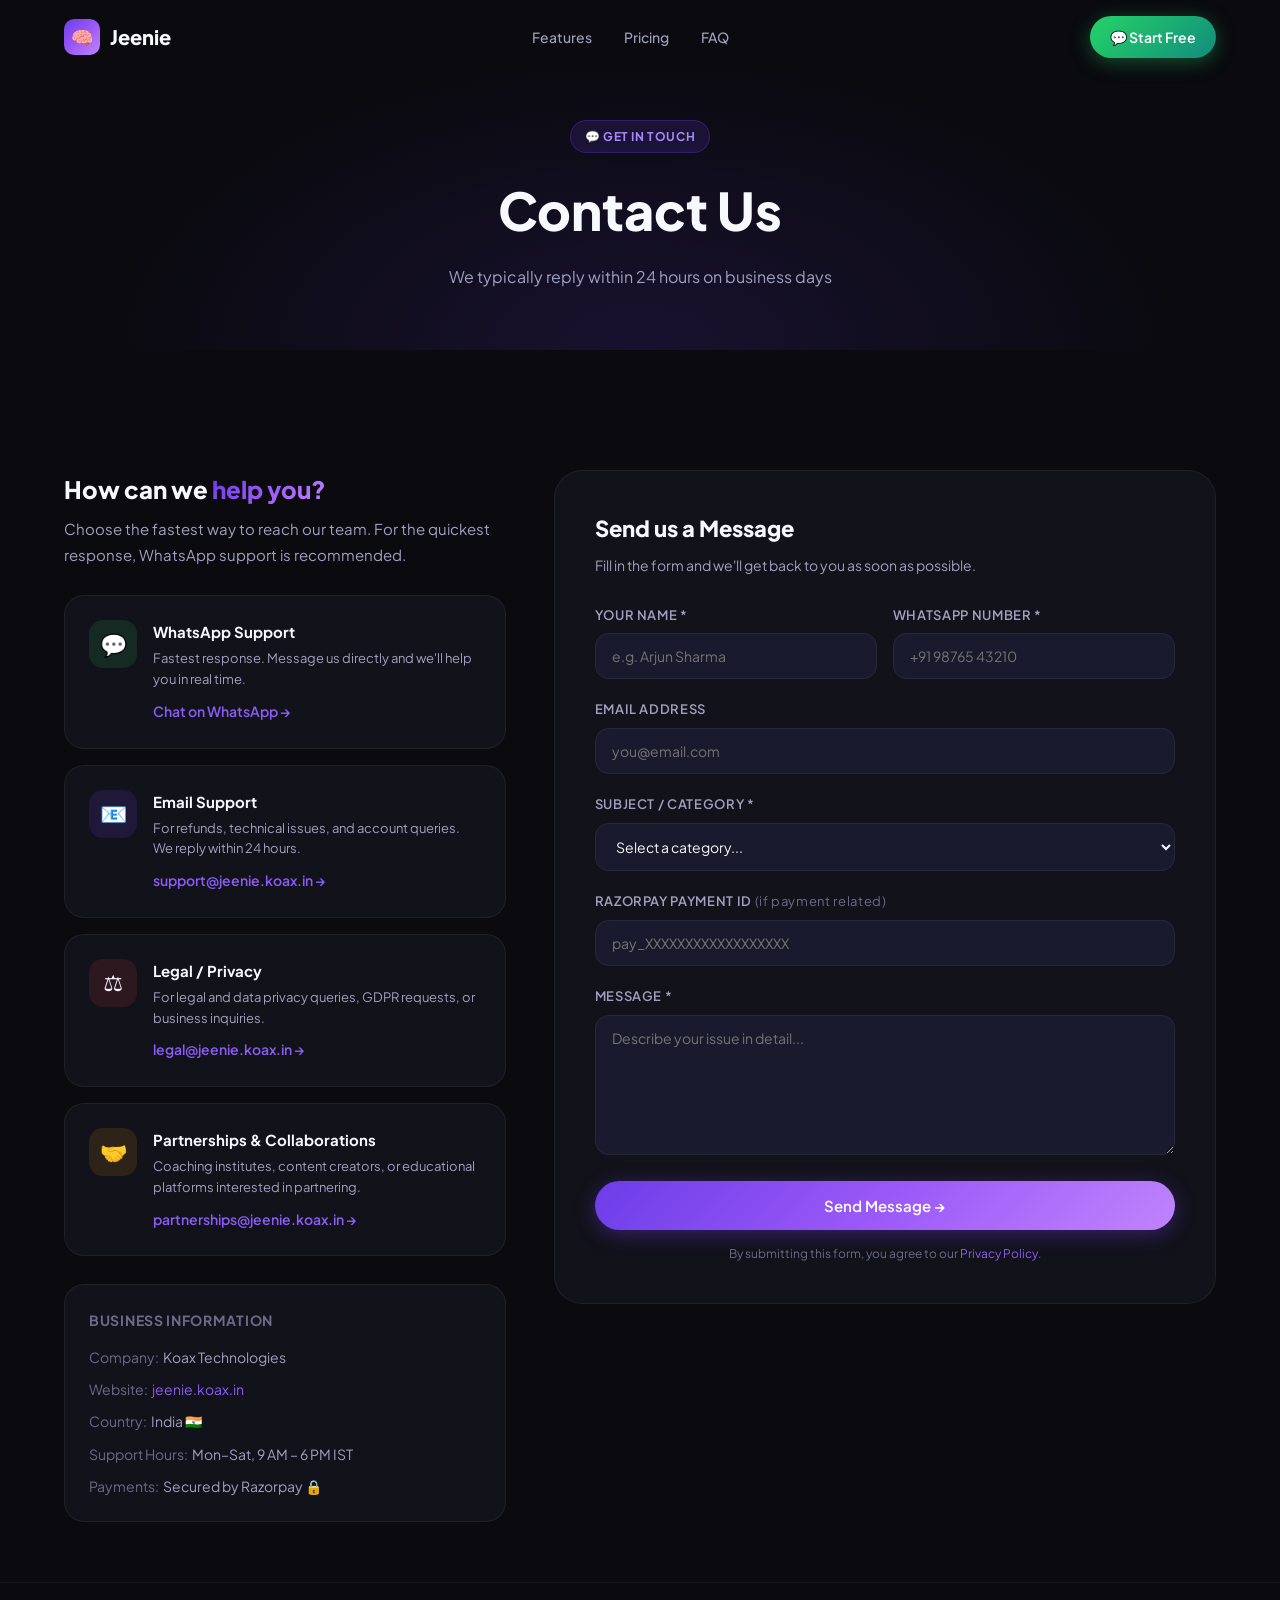
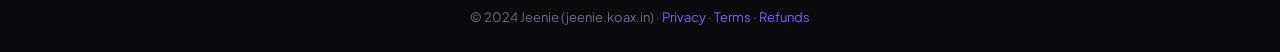
==== contact.html @ 9f9d2939 "pilot" ====
<!DOCTYPE html>
<html lang="en">

<head>
    <meta charset="UTF-8" />
    <meta name="viewport" content="width=device-width, initial-scale=1.0" />
    <title>Contact Us – Jeenie</title>
    <meta name="description"
        content="Contact the Jeenie support team. We're here to help with any questions about our WhatsApp JEE prep bot." />
    <meta name="robots" content="index, follow" />
    <link rel="canonical" href="https://jeenie.koax.in/contact.html" />
    <link rel="icon" type="image/svg+xml"
        href="data:image/svg+xml,<svg xmlns='http://www.w3.org/2000/svg' viewBox='0 0 100 100'><rect width='100' height='100' rx='20' fill='%236C3DE8'/><text y='.9em' font-size='80' x='10'>🧠</text></svg>" />
    <link rel="stylesheet" href="css/style.css" />
    <style>
        .contact-grid {
            display: grid;
            grid-template-columns: 1fr 1.5fr;
            gap: 48px;
            align-items: start;
            margin-top: 60px;
        }

        .contact-channels {
            display: flex;
            flex-direction: column;
            gap: 16px;
        }

        .contact-channel {
            background: var(--bg-card);
            border: 1px solid var(--border);
            border-radius: var(--radius-lg);
            padding: 24px;
            display: flex;
            align-items: flex-start;
            gap: 16px;
            transition: var(--transition);
        }

        .contact-channel:hover {
            border-color: var(--border-hover);
            transform: translateY(-2px);
        }

        .contact-channel-icon {
            width: 48px;
            height: 48px;
            border-radius: var(--radius-md);
            display: flex;
            align-items: center;
            justify-content: center;
            font-size: 22px;
            flex-shrink: 0;
        }

        .contact-channel h3 {
            font-size: 15px;
            font-weight: 700;
            margin-bottom: 4px;
        }

        .contact-channel p {
            font-size: 13px;
            color: var(--text-secondary);
            margin-bottom: 8px;
        }

        .contact-channel a {
            font-size: 14px;
            font-weight: 600;
            color: var(--primary-light);
        }

        .contact-channel a:hover {
            text-decoration: underline;
        }

        .contact-form-card {
            background: var(--bg-card);
            border: 1px solid var(--border);
            border-radius: var(--radius-xl);
            padding: 40px;
        }

        .contact-form-card h2 {
            font-size: 22px;
            font-weight: 800;
            margin-bottom: 8px;
        }

        .contact-form-card>p {
            font-size: 14px;
            color: var(--text-secondary);
            margin-bottom: 28px;
        }

        .form-group {
            margin-bottom: 20px;
        }

        .form-group label {
            display: block;
            font-size: 13px;
            font-weight: 600;
            color: var(--text-secondary);
            margin-bottom: 8px;
            text-transform: uppercase;
            letter-spacing: 0.05em;
        }

        .form-group input,
        .form-group select,
        .form-group textarea {
            width: 100%;
            background: var(--bg-surface);
            border: 1.5px solid var(--border);
            border-radius: var(--radius-md);
            padding: 13px 16px;
            font-size: 14px;
            font-family: var(--font-sans);
            color: var(--text-primary);
            outline: none;
            transition: var(--transition);
        }

        .form-group input:focus,
        .form-group select:focus,
        .form-group textarea:focus {
            border-color: var(--primary);
            box-shadow: 0 0 0 3px rgba(108, 61, 232, 0.1);
        }

        .form-group textarea {
            height: 140px;
            resize: vertical;
        }

        .form-group select option {
            background: var(--bg-card);
        }

        .form-row {
            display: grid;
            grid-template-columns: 1fr 1fr;
            gap: 16px;
        }

        .form-submit {
            background: var(--gradient-primary);
            color: white;
            padding: 15px 32px;
            border-radius: var(--radius-pill);
            font-size: 15px;
            font-weight: 600;
            width: 100%;
            cursor: pointer;
            transition: var(--transition);
            border: none;
            box-shadow: 0 4px 20px rgba(108, 61, 232, 0.4);
        }

        .form-submit:hover {
            transform: translateY(-2px);
            box-shadow: 0 8px 30px rgba(108, 61, 232, 0.6);
        }

        .form-success {
            display: none;
            text-align: center;
            padding: 40px 20px;
        }

        .form-success-icon {
            font-size: 64px;
            display: block;
            margin-bottom: 16px;
        }

        .form-success h3 {
            font-size: 22px;
            font-weight: 800;
            margin-bottom: 8px;
        }

        .form-success p {
            font-size: 15px;
            color: var(--text-secondary);
        }

        @media (max-width: 768px) {
            .contact-grid {
                grid-template-columns: 1fr;
            }

            .form-row {
                grid-template-columns: 1fr;
            }
        }
    </style>
</head>

<body>
    <!-- Navigation -->
    <nav class="nav scrolled" id="nav" role="navigation" aria-label="Main navigation">
        <div class="container">
            <div class="nav-inner">
                <a href="/" class="nav-logo" aria-label="Jeenie Home">
                    <div class="logo-icon" aria-hidden="true">🧠</div>
                    <span>Jeenie</span>
                </a>
                <div class="nav-links">
                    <a href="/#features">Features</a>
                    <a href="/#pricing">Pricing</a>
                    <a href="/#faq">FAQ</a>
                </div>
                <div class="nav-cta">
                    <a href="https://wa.me/91XXXXXXXXXX?text=Hi+Jeenie!" target="_blank" rel="noopener noreferrer"
                        class="btn btn-whatsapp" style="padding:10px 20px;font-size:14px;">
                        💬 Start Free
                    </a>
                </div>
            </div>
        </div>
    </nav>
    <!-- Page Header -->
    <div class="page-hero" aria-label="Page header">
        <div class="container" style="position:relative;z-index:2;">
            <span class="badge badge-primary" style="margin-bottom:16px;display:inline-flex;">💬 Get in Touch</span>
            <h1>Contact Us</h1>
            <p>We typically reply within 24 hours on business days</p>
        </div>
    </div>
    <!-- Content -->
    <main>
        <section class="section-sm">
            <div class="container">
                <div class="contact-grid">
                    <!-- Left: Contact Channels -->
                    <div>
                        <h2 style="font-size:24px;font-weight:800;margin-bottom:8px;">How can we <span
                                class="text-gradient">help you?</span></h2>
                        <p style="font-size:15px;color:var(--text-secondary);margin-bottom:28px;line-height:1.7;">Choose
                            the fastest way to reach our team. For the quickest response, WhatsApp support is
                            recommended.</p>
                        <div class="contact-channels">
                            <div class="contact-channel">
                                <div class="contact-channel-icon" style="background:rgba(37,211,102,0.12);">💬</div>
                                <div>
                                    <h3>WhatsApp Support</h3>
                                    <p>Fastest response. Message us directly and we'll help you in real time.</p>
                                    <a href="https://wa.me/91XXXXXXXXXX?text=Hi+Jeenie+Support,+I+need+help+with..."
                                        target="_blank" rel="noopener noreferrer">Chat on WhatsApp →</a>
                                </div>
                            </div>
                            <div class="contact-channel">
                                <div class="contact-channel-icon" style="background:rgba(108,61,232,0.15);">📧</div>
                                <div>
                                    <h3>Email Support</h3>
                                    <p>For refunds, technical issues, and account queries. We reply within 24 hours.</p>
                                    <a href="mailto:support@jeenie.koax.in">support@jeenie.koax.in →</a>
                                </div>
                            </div>
                            <div class="contact-channel">
                                <div class="contact-channel-icon" style="background:rgba(239,68,68,0.12);">⚖️</div>
                                <div>
                                    <h3>Legal / Privacy</h3>
                                    <p>For legal and data privacy queries, GDPR requests, or business inquiries.</p>
                                    <a href="mailto:legal@jeenie.koax.in">legal@jeenie.koax.in →</a>
                                </div>
                            </div>
                            <div class="contact-channel">
                                <div class="contact-channel-icon" style="background:rgba(245,158,11,0.12);">🤝</div>
                                <div>
                                    <h3>Partnerships &amp; Collaborations</h3>
                                    <p>Coaching institutes, content creators, or educational platforms interested in
                                        partnering.</p>
                                    <a href="mailto:partnerships@jeenie.koax.in">partnerships@jeenie.koax.in →</a>
                                </div>
                            </div>
                        </div>
                        <!-- Info block -->
                        <div
                            style="margin-top:28px;background:var(--bg-card);border:1px solid var(--border);border-radius:var(--radius-lg);padding:24px;">
                            <h4
                                style="font-size:14px;font-weight:700;margin-bottom:14px;text-transform:uppercase;letter-spacing:0.05em;color:var(--text-muted);">
                                Business Information</h4>
                            <div
                                style="display:flex;flex-direction:column;gap:10px;font-size:14px;color:var(--text-secondary);">
                                <div><span style="color:var(--text-muted);">Company:</span>&nbsp; Koax Technologies
                                </div>
                                <div><span style="color:var(--text-muted);">Website:</span>&nbsp; <a
                                        href="https://jeenie.koax.in"
                                        style="color:var(--primary-light);">jeenie.koax.in</a></div>
                                <div><span style="color:var(--text-muted);">Country:</span>&nbsp; India 🇮🇳</div>
                                <div><span style="color:var(--text-muted);">Support Hours:</span>&nbsp; Mon–Sat, 9 AM –
                                    6 PM IST</div>
                                <div><span style="color:var(--text-muted);">Payments:</span>&nbsp; Secured by Razorpay
                                    🔒</div>
                            </div>
                        </div>
                    </div>
                    <!-- Right: Contact Form -->
                    <div class="contact-form-card">
                        <h2>Send us a Message</h2>
                        <p>Fill in the form and we'll get back to you as soon as possible.</p>
                        <form id="contactForm" novalidate aria-label="Contact form">
                            <div class="form-row">
                                <div class="form-group">
                                    <label for="name">Your Name *</label>
                                    <input type="text" id="name" name="name" placeholder="e.g. Arjun Sharma" required
                                        autocomplete="name" />
                                </div>
                                <div class="form-group">
                                    <label for="phone">WhatsApp Number *</label>
                                    <input type="tel" id="phone" name="phone" placeholder="+91 98765 43210" required
                                        autocomplete="tel" />
                                </div>
                            </div>
                            <div class="form-group">
                                <label for="email">Email Address</label>
                                <input type="email" id="email" name="email" placeholder="you@email.com"
                                    autocomplete="email" />
                            </div>
                            <div class="form-group">
                                <label for="subject">Subject / Category *</label>
                                <select id="subject" name="subject" required>
                                    <option value="" disabled selected>Select a category...</option>
                                    <option value="account">Account Issue</option>
                                    <option value="payment">Payment / Credits</option>
                                    <option value="refund">Refund Request</option>
                                    <option value="technical">Technical Problem</option>
                                    <option value="feature">Feature Request</option>
                                    <option value="content">Content / Question Error</option>
                                    <option value="partnership">Partnership Inquiry</option>
                                    <option value="privacy">Privacy / Data Request</option>
                                    <option value="other">Other</option>
                                </select>
                            </div>
                            <div class="form-group">
                                <label for="razorpay-id">Razorpay Payment ID <span
                                        style="color:var(--text-muted);font-weight:400;text-transform:none;">(if payment
                                        related)</span></label>
                                <input type="text" id="razorpay-id" name="razorpay_id"
                                    placeholder="pay_XXXXXXXXXXXXXXXXXX" />
                            </div>
                            <div class="form-group">
                                <label for="message">Message *</label>
                                <textarea id="message" name="message" placeholder="Describe your issue in detail..."
                                    required></textarea>
                            </div>
                            <button type="submit" class="form-submit" id="contactSubmit">
                                Send Message →
                            </button>
                            <p style="font-size:12px;color:var(--text-muted);text-align:center;margin-top:14px;">By
                                submitting this form, you agree to our <a href="privacy-policy.html"
                                    style="color:var(--primary-light);">Privacy Policy</a>.</p>
                        </form>
                        <div class="form-success" id="formSuccess" role="alert">
                            <span class="form-success-icon">✅</span>
                            <h3>Message Sent!</h3>
                            <p>We've received your message and will reply to your WhatsApp or email within <strong>24
                                    hours</strong>.</p>
                            <br />
                            <a href="/" class="btn btn-primary" style="margin:0 auto;display:inline-flex;">← Back to
                                Home</a>
                        </div>
                    </div>
                </div>
            </div>
        </section>
    </main>
    <!-- Footer -->
    <footer style="border-top:1px solid var(--border);padding:24px 0;text-align:center;">
        <div class="container">
            <p style="font-size:13px;color:var(--text-muted);">© 2024 Jeenie (jeenie.koax.in) · <a
                    href="privacy-policy.html" style="color:var(--primary-light);">Privacy</a> · <a
                    href="terms-of-service.html" style="color:var(--primary-light);">Terms</a> · <a
                    href="refund-policy.html" style="color:var(--primary-light);">Refunds</a></p>
        </div>
    </footer>
    <script src="js/main.js"></script>
    <script>
        // Contact form handling
        const form = document.getElementById('contactForm');
        const successDiv = document.getElementById('formSuccess');
        const submitBtn = document.getElementById('contactSubmit');
        form?.addEventListener('submit', async (e) => {
            e.preventDefault();

            // Basic validation
            const name = document.getElementById('name').value.trim();
            const phone = document.getElementById('phone').value.trim();
            const subject = document.getElementById('subject').value;
            const message = document.getElementById('message').value.trim();
            if (!name || !phone || !subject || !message) {
                alert('Please fill in all required fields (*).');
                return;
            }
            // Simulate form submission
            submitBtn.textContent = 'Sending...';
            submitBtn.disabled = true;
            // In production: send to your backend endpoint
            // await fetch('/api/contact', { method: 'POST', ... })

            setTimeout(() => {
                form.style.display = 'none';
                successDiv.style.display = 'block';
            }, 1200);
        });
        // Keyboard accessibility for FAQ
        document.querySelectorAll('.faq-question').forEach(q => {
            q.addEventListener('keydown', (e) => {
                if (e.key === 'Enter' || e.key === ' ') {
                    e.preventDefault();
                    q.click();
                }
            });
        });
    </script>
</body>

</html>
---- css/style.css ----
/* ============================================
   JEENIE - Design System & Global Styles
   ============================================ */

@import url('https://fonts.googleapis.com/css2?family=Plus+Jakarta+Sans:wght@300;400;500;600;700;800;900&family=Space+Grotesk:wght@400;500;600;700&display=swap');

/* === CSS Variables === */
:root {
  --primary: #6C3DE8;
  --primary-light: #8B5CF6;
  --primary-dark: #4F22C6;
  --secondary: #10B981;
  --accent: #F59E0B;
  --accent-2: #EF4444;
  --whatsapp: #25D366;
  --whatsapp-dark: #128C7E;
  --bg-dark: #0A0A0F;
  --bg-card: #12121A;
  --bg-surface: #1A1A2E;
  --bg-elevated: #1E1E30;
  --text-primary: #F8F8FF;
  --text-secondary: #A0A0C0;
  --text-muted: #6B6B8A;
  --border: rgba(255,255,255,0.06);
  --border-hover: rgba(108,61,232,0.4);
  --gradient-primary: linear-gradient(135deg, #6C3DE8 0%, #9B59F7 50%, #C084FC 100%);
  --gradient-green: linear-gradient(135deg, #10B981 0%, #34D399 100%);
  --gradient-gold: linear-gradient(135deg, #F59E0B 0%, #FCD34D 100%);
  --shadow-sm: 0 1px 3px rgba(0,0,0,0.4);
  --shadow-md: 0 4px 20px rgba(0,0,0,0.5);
  --shadow-lg: 0 8px 40px rgba(0,0,0,0.6);
  --shadow-glow: 0 0 40px rgba(108,61,232,0.3);
  --shadow-glow-green: 0 0 30px rgba(16,185,129,0.3);
  --radius-sm: 8px;
  --radius-md: 14px;
  --radius-lg: 20px;
  --radius-xl: 28px;
  --radius-pill: 100px;
  --font-sans: 'Plus Jakarta Sans', system-ui, sans-serif;
  --font-mono: 'Space Grotesk', monospace;
  --transition: all 0.25s cubic-bezier(0.4, 0, 0.2, 1);
  --transition-slow: all 0.5s cubic-bezier(0.4, 0, 0.2, 1);
}

/* === Reset & Base === */
*, *::before, *::after { box-sizing: border-box; margin: 0; padding: 0; }
html { scroll-behavior: smooth; font-size: 16px; }
body {
  font-family: var(--font-sans);
  background: var(--bg-dark);
  color: var(--text-primary);
  line-height: 1.6;
  overflow-x: hidden;
  -webkit-font-smoothing: antialiased;
}
a { text-decoration: none; color: inherit; }
img { max-width: 100%; display: block; }
ul { list-style: none; }
button { border: none; cursor: pointer; font-family: var(--font-sans); }

/* === Scrollbar === */
::-webkit-scrollbar { width: 6px; }
::-webkit-scrollbar-track { background: var(--bg-dark); }
::-webkit-scrollbar-thumb { background: var(--primary); border-radius: 3px; }

/* === Utility Classes === */
.container { max-width: 1200px; margin: 0 auto; padding: 0 24px; }
.container-sm { max-width: 860px; margin: 0 auto; padding: 0 24px; }

.section { padding: 100px 0; }
.section-sm { padding: 60px 0; }

.text-gradient {
  background: var(--gradient-primary);
  -webkit-background-clip: text;
  -webkit-text-fill-color: transparent;
  background-clip: text;
}
.text-green-gradient {
  background: var(--gradient-green);
  -webkit-background-clip: text;
  -webkit-text-fill-color: transparent;
  background-clip: text;
}
.text-gold-gradient {
  background: var(--gradient-gold);
  -webkit-background-clip: text;
  -webkit-text-fill-color: transparent;
  background-clip: text;
}

.badge {
  display: inline-flex;
  align-items: center;
  gap: 6px;
  padding: 6px 14px;
  border-radius: var(--radius-pill);
  font-size: 12px;
  font-weight: 700;
  letter-spacing: 0.05em;
  text-transform: uppercase;
}
.badge-primary { background: rgba(108,61,232,0.15); color: #A78BFA; border: 1px solid rgba(108,61,232,0.3); }
.badge-green { background: rgba(16,185,129,0.12); color: #34D399; border: 1px solid rgba(16,185,129,0.25); }
.badge-gold { background: rgba(245,158,11,0.12); color: #FCD34D; border: 1px solid rgba(245,158,11,0.25); }

.btn {
  display: inline-flex;
  align-items: center;
  gap: 8px;
  padding: 14px 28px;
  border-radius: var(--radius-pill);
  font-size: 15px;
  font-weight: 600;
  transition: var(--transition);
  position: relative;
  overflow: hidden;
}
.btn::before {
  content: '';
  position: absolute;
  top: 0; left: 0; right: 0; bottom: 0;
  background: rgba(255,255,255,0.1);
  opacity: 0;
  transition: var(--transition);
}
.btn:hover::before { opacity: 1; }
.btn:hover { transform: translateY(-2px); }
.btn:active { transform: translateY(0); }

.btn-primary {
  background: var(--gradient-primary);
  color: white;
  box-shadow: 0 4px 20px rgba(108,61,232,0.4);
}
.btn-primary:hover { box-shadow: 0 8px 30px rgba(108,61,232,0.6); }

.btn-whatsapp {
  background: linear-gradient(135deg, #25D366 0%, #128C7E 100%);
  color: white;
  box-shadow: 0 4px 20px rgba(37,211,102,0.35);
  font-size: 16px;
  padding: 16px 32px;
}
.btn-whatsapp:hover { box-shadow: 0 8px 35px rgba(37,211,102,0.55); }

.btn-outline {
  background: transparent;
  color: var(--text-primary);
  border: 1.5px solid var(--border);
}
.btn-outline:hover { border-color: rgba(108,61,232,0.5); background: rgba(108,61,232,0.08); }

.btn-lg { padding: 18px 36px; font-size: 17px; }

/* === Card Base === */
.card {
  background: var(--bg-card);
  border: 1px solid var(--border);
  border-radius: var(--radius-lg);
  padding: 28px;
  transition: var(--transition);
}
.card:hover {
  border-color: var(--border-hover);
  transform: translateY(-4px);
  box-shadow: var(--shadow-glow);
}

/* ============================================
   NAVIGATION
   ============================================ */
.nav {
  position: fixed;
  top: 0; left: 0; right: 0;
  z-index: 1000;
  padding: 16px 0;
  transition: var(--transition);
}
.nav.scrolled {
  background: rgba(10,10,15,0.85);
  backdrop-filter: blur(20px);
  -webkit-backdrop-filter: blur(20px);
  border-bottom: 1px solid var(--border);
  padding: 12px 0;
}
.nav-inner {
  display: flex;
  align-items: center;
  justify-content: space-between;
}
.nav-logo {
  display: flex;
  align-items: center;
  gap: 10px;
  font-size: 20px;
  font-weight: 800;
}
.nav-logo .logo-icon {
  width: 36px;
  height: 36px;
  background: var(--gradient-primary);
  border-radius: 10px;
  display: flex;
  align-items: center;
  justify-content: center;
  font-size: 18px;
}
.nav-links {
  display: flex;
  align-items: center;
  gap: 32px;
}
.nav-links a {
  color: var(--text-secondary);
  font-size: 14px;
  font-weight: 500;
  transition: var(--transition);
}
.nav-links a:hover { color: var(--text-primary); }
.nav-cta { display: flex; align-items: center; gap: 12px; }
.nav-hamburger {
  display: none;
  flex-direction: column;
  gap: 5px;
  background: transparent;
  padding: 4px;
}
.nav-hamburger span {
  display: block;
  width: 22px;
  height: 2px;
  background: var(--text-primary);
  border-radius: 2px;
  transition: var(--transition);
}

/* ============================================
   HERO SECTION
   ============================================ */
.hero {
  min-height: 100vh;
  display: flex;
  align-items: center;
  position: relative;
  overflow: hidden;
  padding: 120px 0 80px;
}

.hero-bg {
  position: absolute;
  inset: 0;
  pointer-events: none;
}
.hero-orb {
  position: absolute;
  border-radius: 50%;
  filter: blur(80px);
  opacity: 0.35;
}
.hero-orb-1 {
  width: 600px; height: 600px;
  background: radial-gradient(circle, #6C3DE8 0%, transparent 70%);
  top: -200px; right: -100px;
  animation: float 8s ease-in-out infinite;
}
.hero-orb-2 {
  width: 400px; height: 400px;
  background: radial-gradient(circle, #10B981 0%, transparent 70%);
  bottom: -100px; left: -50px;
  animation: float 10s ease-in-out infinite reverse;
}
.hero-orb-3 {
  width: 300px; height: 300px;
  background: radial-gradient(circle, #F59E0B 0%, transparent 70%);
  top: 50%; left: 50%;
  animation: float 12s ease-in-out infinite;
}
.hero-grid {
  position: absolute;
  inset: 0;
  background-image: 
    linear-gradient(rgba(108,61,232,0.06) 1px, transparent 1px),
    linear-gradient(90deg, rgba(108,61,232,0.06) 1px, transparent 1px);
  background-size: 60px 60px;
  mask-image: radial-gradient(ellipse at center, black 30%, transparent 80%);
}

.hero-content {
  position: relative;
  z-index: 2;
  display: grid;
  grid-template-columns: 1fr 1fr;
  gap: 80px;
  align-items: center;
}

.hero-text { }
.hero-badge { margin-bottom: 24px; }
.hero-title {
  font-size: clamp(36px, 5vw, 64px);
  font-weight: 900;
  line-height: 1.05;
  letter-spacing: -0.02em;
  margin-bottom: 20px;
}
.hero-subtitle {
  font-size: 18px;
  color: var(--text-secondary);
  line-height: 1.7;
  margin-bottom: 36px;
  max-width: 500px;
}
.hero-actions {
  display: flex;
  gap: 16px;
  flex-wrap: wrap;
  margin-bottom: 48px;
}
.hero-stats {
  display: flex;
  gap: 32px;
}
.hero-stat { }
.hero-stat-value {
  font-size: 28px;
  font-weight: 800;
  display: block;
}
.hero-stat-label {
  font-size: 13px;
  color: var(--text-muted);
  font-weight: 500;
}

/* WhatsApp Phone Mockup */
.hero-visual {
  display: flex;
  justify-content: center;
  align-items: center;
  position: relative;
}
.phone-mockup {
  width: 300px;
  background: #0B0B0F;
  border-radius: 40px;
  padding: 16px 10px;
  border: 8px solid #1A1A2E;
  box-shadow: 
    0 40px 80px rgba(0,0,0,0.8),
    0 0 60px rgba(108,61,232,0.2),
    inset 0 0 0 1px rgba(255,255,255,0.05);
  position: relative;
  z-index: 2;
}
.phone-notch {
  width: 100px;
  height: 28px;
  background: #0B0B0F;
  border-radius: 20px;
  margin: 0 auto 12px;
  border: 4px solid #1A1A2E;
}
.phone-screen {
  background: #ECE5DD;
  border-radius: 26px;
  overflow: hidden;
  min-height: 480px;
}
.wa-header {
  background: #075E54;
  padding: 12px 14px;
  display: flex;
  align-items: center;
  gap: 10px;
}
.wa-avatar {
  width: 36px;
  height: 36px;
  background: linear-gradient(135deg, #6C3DE8, #10B981);
  border-radius: 50%;
  display: flex;
  align-items: center;
  justify-content: center;
  font-size: 16px;
  flex-shrink: 0;
}
.wa-contact-info { flex: 1; }
.wa-contact-name { color: white; font-size: 13px; font-weight: 600; }
.wa-contact-status { color: rgba(255,255,255,0.7); font-size: 10px; }
.wa-body {
  padding: 10px 8px;
  background: #ECE5DD url("data:image/svg+xml,%3Csvg xmlns='http://www.w3.org/2000/svg' width='60' height='60'%3E%3Ccircle cx='30' cy='30' r='1' fill='%23C5B8AE' opacity='0.4'/%3E%3C/svg%3E") repeat;
  min-height: 400px;
  display: flex;
  flex-direction: column;
  gap: 8px;
}
.wa-msg {
  max-width: 85%;
  padding: 8px 10px;
  border-radius: 8px;
  font-size: 11px;
  line-height: 1.5;
  position: relative;
  box-shadow: 0 1px 2px rgba(0,0,0,0.15);
}
.wa-msg-in {
  background: white;
  align-self: flex-start;
  border-top-left-radius: 2px;
  color: #1a1a1a;
}
.wa-msg-out {
  background: #DCF8C6;
  align-self: flex-end;
  border-top-right-radius: 2px;
  color: #1a1a1a;
}
.wa-msg-time {
  font-size: 9px;
  color: rgba(0,0,0,0.4);
  text-align: right;
  margin-top: 2px;
}
.wa-msg strong { color: #075E54; }
.wa-msg .wa-tick { color: #34B7F1; font-size: 9px; }

/* Floating badges on phone */
.float-badge {
  position: absolute;
  background: var(--bg-card);
  border: 1px solid var(--border);
  border-radius: var(--radius-md);
  padding: 10px 14px;
  font-size: 12px;
  font-weight: 600;
  white-space: nowrap;
  animation: float 4s ease-in-out infinite;
  box-shadow: var(--shadow-md);
  backdrop-filter: blur(10px);
}
.float-badge-1 {
  top: 20%; right: -50px;
  animation-delay: 0s;
  color: var(--secondary);
}
.float-badge-2 {
  bottom: 30%; left: -60px;
  animation-delay: 2s;
  color: var(--accent);
}
.float-badge-3 {
  top: 50%; right: -55px;
  animation-delay: 1s;
  color: var(--primary-light);
}

/* ============================================
   FEATURES SECTION
   ============================================ */
.features-grid {
  display: grid;
  grid-template-columns: repeat(3, 1fr);
  gap: 20px;
  margin-top: 60px;
}
.feature-card {
  background: var(--bg-card);
  border: 1px solid var(--border);
  border-radius: var(--radius-lg);
  padding: 32px;
  transition: var(--transition);
  position: relative;
  overflow: hidden;
}
.feature-card::before {
  content: '';
  position: absolute;
  top: 0; left: 0; right: 0;
  height: 2px;
  background: var(--gradient-primary);
  opacity: 0;
  transition: var(--transition);
}
.feature-card:hover {
  border-color: rgba(108,61,232,0.3);
  transform: translateY(-6px);
  box-shadow: 0 20px 50px rgba(0,0,0,0.5), 0 0 30px rgba(108,61,232,0.15);
}
.feature-card:hover::before { opacity: 1; }
.feature-icon {
  width: 56px;
  height: 56px;
  border-radius: var(--radius-md);
  display: flex;
  align-items: center;
  justify-content: center;
  font-size: 26px;
  margin-bottom: 20px;
}
.feature-icon-purple { background: rgba(108,61,232,0.15); }
.feature-icon-green { background: rgba(16,185,129,0.12); }
.feature-icon-gold { background: rgba(245,158,11,0.12); }
.feature-icon-red { background: rgba(239,68,68,0.12); }
.feature-icon-blue { background: rgba(59,130,246,0.12); }
.feature-icon-pink { background: rgba(236,72,153,0.12); }
.feature-card h3 {
  font-size: 18px;
  font-weight: 700;
  margin-bottom: 10px;
  color: var(--text-primary);
}
.feature-card p {
  font-size: 14px;
  color: var(--text-secondary);
  line-height: 1.7;
  margin-bottom: 16px;
}
.feature-tag {
  display: inline-flex;
  align-items: center;
  gap: 5px;
  font-size: 11px;
  font-weight: 600;
  color: var(--secondary);
  background: rgba(16,185,129,0.1);
  padding: 4px 10px;
  border-radius: var(--radius-pill);
}

/* Featured card - wide */
.feature-card-wide {
  grid-column: span 2;
  background: linear-gradient(135deg, rgba(108,61,232,0.12) 0%, rgba(16,185,129,0.06) 100%);
  border-color: rgba(108,61,232,0.2);
  display: grid;
  grid-template-columns: 1fr 1fr;
  gap: 32px;
  align-items: center;
}
.feature-card-wide::before { opacity: 0.6; }

/* ============================================
   HOW IT WORKS
   ============================================ */
.how-it-works {
  background: var(--bg-surface);
  position: relative;
  overflow: hidden;
}
.how-it-works::before {
  content: '';
  position: absolute;
  top: 0; left: 0; right: 0; bottom: 0;
  background: radial-gradient(ellipse at 50% 0%, rgba(108,61,232,0.1) 0%, transparent 60%);
  pointer-events: none;
}
.steps-container {
  display: flex;
  gap: 0;
  position: relative;
  margin-top: 60px;
}
.steps-container::before {
  content: '';
  position: absolute;
  top: 36px;
  left: calc(50px / 2);
  right: calc(50px / 2);
  height: 2px;
  background: linear-gradient(90deg, transparent, var(--primary), var(--secondary), transparent);
  z-index: 0;
}
.step {
  flex: 1;
  text-align: center;
  padding: 0 20px;
  position: relative;
  z-index: 1;
}
.step-number {
  width: 72px;
  height: 72px;
  border-radius: 50%;
  background: var(--bg-card);
  border: 2px solid var(--primary);
  display: flex;
  align-items: center;
  justify-content: center;
  font-size: 28px;
  margin: 0 auto 20px;
  position: relative;
  box-shadow: 0 0 30px rgba(108,61,232,0.3);
}
.step h3 { font-size: 16px; font-weight: 700; margin-bottom: 8px; }
.step p { font-size: 13px; color: var(--text-secondary); line-height: 1.6; }

/* ============================================
   VIRAL FEATURE SECTION
   ============================================ */
.viral-section {
  position: relative;
  overflow: hidden;
}
.viral-bg {
  position: absolute;
  inset: 0;
  background: radial-gradient(ellipse at 50% 50%, rgba(245,158,11,0.08) 0%, transparent 60%);
}
.streak-demo {
  background: var(--bg-card);
  border: 1px solid rgba(245,158,11,0.2);
  border-radius: var(--radius-xl);
  padding: 40px;
  max-width: 500px;
  margin: 0 auto;
  text-align: center;
  position: relative;
  overflow: hidden;
}
.streak-demo::before {
  content: '';
  position: absolute;
  inset: 0;
  background: linear-gradient(135deg, rgba(245,158,11,0.06) 0%, transparent 60%);
}
.streak-fire { font-size: 80px; display: block; line-height: 1; margin-bottom: 8px; }
.streak-count { font-size: 72px; font-weight: 900; display: block; }
.streak-label { font-size: 16px; color: var(--text-secondary); margin-bottom: 24px; }
.streak-badges {
  display: flex;
  justify-content: center;
  gap: 10px;
  flex-wrap: wrap;
}

.leaderboard {
  background: var(--bg-card);
  border: 1px solid var(--border);
  border-radius: var(--radius-lg);
  overflow: hidden;
  max-width: 400px;
}
.leaderboard-header {
  background: var(--gradient-primary);
  padding: 16px 20px;
  font-weight: 700;
  font-size: 14px;
  display: flex;
  align-items: center;
  gap: 8px;
}
.leaderboard-row {
  display: flex;
  align-items: center;
  gap: 14px;
  padding: 12px 20px;
  border-bottom: 1px solid var(--border);
  transition: var(--transition);
}
.leaderboard-row:hover { background: rgba(255,255,255,0.03); }
.leaderboard-row:last-child { border-bottom: none; }
.leaderboard-rank { font-size: 16px; width: 24px; }
.leaderboard-avatar {
  width: 34px; height: 34px;
  border-radius: 50%;
  display: flex; align-items: center; justify-content: center;
  font-size: 14px;
}
.leaderboard-name { flex: 1; font-size: 13px; font-weight: 600; }
.leaderboard-score { font-size: 13px; color: var(--text-secondary); }
.leaderboard-streak { font-size: 12px; }
.leaderboard-you {
  background: rgba(108,61,232,0.08);
  border-left: 3px solid var(--primary);
}

/* ============================================
   PRICING SECTION
   ============================================ */
.pricing-section { background: var(--bg-surface); }
.pricing-grid {
  display: grid;
  grid-template-columns: repeat(3, 1fr);
  gap: 24px;
  margin-top: 60px;
  align-items: start;
}
.pricing-card {
  background: var(--bg-card);
  border: 1px solid var(--border);
  border-radius: var(--radius-xl);
  padding: 36px;
  position: relative;
  transition: var(--transition);
}
.pricing-card:hover { transform: translateY(-6px); }
.pricing-card-popular {
  border-color: rgba(108,61,232,0.6);
  background: linear-gradient(145deg, rgba(108,61,232,0.1) 0%, var(--bg-card) 50%);
  box-shadow: 0 0 40px rgba(108,61,232,0.2);
  transform: scale(1.03);
}
.pricing-card-popular:hover { transform: scale(1.03) translateY(-6px); }
.pricing-popular-badge {
  position: absolute;
  top: -12px;
  left: 50%;
  transform: translateX(-50%);
  background: var(--gradient-primary);
  color: white;
  padding: 4px 18px;
  border-radius: var(--radius-pill);
  font-size: 11px;
  font-weight: 700;
  text-transform: uppercase;
  letter-spacing: 0.05em;
  white-space: nowrap;
}
.pricing-icon { font-size: 40px; margin-bottom: 20px; }
.pricing-name { font-size: 14px; font-weight: 600; color: var(--text-secondary); text-transform: uppercase; letter-spacing: 0.08em; margin-bottom: 8px; }
.pricing-price {
  font-size: 52px;
  font-weight: 900;
  line-height: 1;
  margin-bottom: 4px;
}
.pricing-price sup { font-size: 22px; vertical-align: super; }
.pricing-credits { font-size: 14px; color: var(--text-secondary); margin-bottom: 28px; }
.pricing-credits strong { color: var(--primary-light); }
.pricing-features {
  display: flex;
  flex-direction: column;
  gap: 12px;
  margin-bottom: 32px;
}
.pricing-feature {
  display: flex;
  align-items: flex-start;
  gap: 10px;
  font-size: 14px;
  color: var(--text-secondary);
}
.pricing-feature .check { color: var(--secondary); flex-shrink: 0; font-size: 16px; }
.pricing-cta { display: block; width: 100%; text-align: center; }

/* Credit cost table */
.credit-table {
  background: var(--bg-card);
  border: 1px solid var(--border);
  border-radius: var(--radius-lg);
  overflow: hidden;
  margin-top: 60px;
}
.credit-table-header {
  display: grid;
  grid-template-columns: 1fr auto;
  background: rgba(108,61,232,0.1);
  padding: 14px 24px;
  font-size: 12px;
  font-weight: 700;
  text-transform: uppercase;
  letter-spacing: 0.08em;
  color: var(--text-muted);
  border-bottom: 1px solid var(--border);
}
.credit-row {
  display: grid;
  grid-template-columns: 1fr auto;
  padding: 16px 24px;
  border-bottom: 1px solid var(--border);
  align-items: center;
  transition: var(--transition);
}
.credit-row:hover { background: rgba(255,255,255,0.02); }
.credit-row:last-child { border-bottom: none; }
.credit-action { display: flex; align-items: center; gap: 10px; font-size: 14px; font-weight: 500; }
.credit-action-icon { font-size: 20px; }
.credit-cost {
  font-size: 13px;
  font-weight: 700;
  padding: 4px 12px;
  border-radius: var(--radius-pill);
  text-align: center;
}
.credit-cost-paid { background: rgba(108,61,232,0.15); color: #A78BFA; }
.credit-cost-free { background: rgba(16,185,129,0.12); color: #34D399; }

/* ============================================
   TESTIMONIALS
   ============================================ */
.testimonials-grid {
  display: grid;
  grid-template-columns: repeat(3, 1fr);
  gap: 20px;
  margin-top: 60px;
}
.testimonial-card {
  background: var(--bg-card);
  border: 1px solid var(--border);
  border-radius: var(--radius-lg);
  padding: 28px;
  position: relative;
  transition: var(--transition);
}
.testimonial-card:hover { border-color: var(--border-hover); transform: translateY(-4px); }
.testimonial-quote { font-size: 32px; color: var(--primary); margin-bottom: 12px; }
.testimonial-text { font-size: 14px; color: var(--text-secondary); line-height: 1.75; margin-bottom: 20px; }
.testimonial-author { display: flex; align-items: center; gap: 12px; }
.testimonial-avatar {
  width: 40px; height: 40px;
  border-radius: 50%;
  display: flex; align-items: center; justify-content: center;
  font-size: 18px;
  flex-shrink: 0;
}
.testimonial-name { font-size: 14px; font-weight: 700; }
.testimonial-sub { font-size: 12px; color: var(--text-muted); }
.testimonial-stars { color: #FCD34D; font-size: 12px; margin-bottom: 2px; }

/* ============================================
   FAQ SECTION
   ============================================ */
.faq-container {
  max-width: 700px;
  margin: 60px auto 0;
  display: flex;
  flex-direction: column;
  gap: 12px;
}
.faq-item {
  background: var(--bg-card);
  border: 1px solid var(--border);
  border-radius: var(--radius-md);
  overflow: hidden;
  transition: var(--transition);
}
.faq-item:hover { border-color: var(--border-hover); }
.faq-item.open { border-color: rgba(108,61,232,0.3); }
.faq-question {
  padding: 20px 24px;
  display: flex;
  justify-content: space-between;
  align-items: center;
  cursor: pointer;
  font-size: 15px;
  font-weight: 600;
  gap: 16px;
}
.faq-icon {
  width: 24px;
  height: 24px;
  border-radius: 50%;
  background: rgba(108,61,232,0.15);
  display: flex;
  align-items: center;
  justify-content: center;
  flex-shrink: 0;
  transition: var(--transition);
  color: var(--primary-light);
  font-size: 16px;
}
.faq-item.open .faq-icon { transform: rotate(45deg); background: var(--primary); color: white; }
.faq-answer {
  padding: 0 24px;
  max-height: 0;
  overflow: hidden;
  transition: all 0.35s ease;
  font-size: 14px;
  color: var(--text-secondary);
  line-height: 1.7;
}
.faq-answer-inner { padding-bottom: 20px; }
.faq-item.open .faq-answer { max-height: 300px; }

/* ============================================
   CTA SECTION
   ============================================ */
.cta-section {
  background: var(--bg-card);
  border-top: 1px solid var(--border);
  border-bottom: 1px solid var(--border);
  text-align: center;
  position: relative;
  overflow: hidden;
}
.cta-bg {
  position: absolute;
  inset: 0;
  background: radial-gradient(ellipse at 50% 50%, rgba(108,61,232,0.15) 0%, transparent 65%);
}
.cta-section h2 { font-size: clamp(28px, 4vw, 48px); font-weight: 900; margin-bottom: 16px; }
.cta-section p { font-size: 18px; color: var(--text-secondary); max-width: 520px; margin: 0 auto 36px; }
.cta-actions { display: flex; justify-content: center; gap: 16px; flex-wrap: wrap; }
.cta-trust {
  display: flex;
  align-items: center;
  justify-content: center;
  gap: 24px;
  margin-top: 24px;
  flex-wrap: wrap;
}
.cta-trust-item {
  display: flex;
  align-items: center;
  gap: 6px;
  font-size: 13px;
  color: var(--text-muted);
}

/* ============================================
   FOOTER
   ============================================ */
.footer { padding: 64px 0 32px; }
.footer-grid {
  display: grid;
  grid-template-columns: 2fr 1fr 1fr 1fr;
  gap: 48px;
  margin-bottom: 48px;
}
.footer-brand h3 {
  font-size: 20px;
  font-weight: 800;
  margin-bottom: 12px;
  display: flex;
  align-items: center;
  gap: 8px;
}
.footer-brand p { font-size: 14px; color: var(--text-muted); line-height: 1.7; margin-bottom: 20px; max-width: 280px; }
.footer-social { display: flex; gap: 10px; }
.social-link {
  width: 38px;
  height: 38px;
  border-radius: 10px;
  background: var(--bg-surface);
  border: 1px solid var(--border);
  display: flex;
  align-items: center;
  justify-content: center;
  font-size: 16px;
  transition: var(--transition);
}
.social-link:hover { border-color: var(--primary); background: rgba(108,61,232,0.15); transform: translateY(-2px); }
.footer-col h4 { font-size: 13px; font-weight: 700; text-transform: uppercase; letter-spacing: 0.08em; color: var(--text-muted); margin-bottom: 16px; }
.footer-links { display: flex; flex-direction: column; gap: 10px; }
.footer-links a { font-size: 14px; color: var(--text-secondary); transition: var(--transition); }
.footer-links a:hover { color: var(--primary-light); }
.footer-bottom {
  border-top: 1px solid var(--border);
  padding-top: 24px;
  display: flex;
  justify-content: space-between;
  align-items: center;
  flex-wrap: wrap;
  gap: 12px;
}
.footer-bottom p { font-size: 13px; color: var(--text-muted); }
.footer-badges { display: flex; align-items: center; gap: 10px; }
.razorpay-badge {
  display: flex;
  align-items: center;
  gap: 6px;
  padding: 4px 12px;
  background: var(--bg-surface);
  border: 1px solid var(--border);
  border-radius: var(--radius-pill);
  font-size: 11px;
  color: var(--text-muted);
  font-weight: 600;
}

/* ============================================
   SECTION HEADERS
   ============================================ */
.section-header { text-align: center; max-width: 640px; margin: 0 auto; }
.section-title {
  font-size: clamp(28px, 4vw, 44px);
  font-weight: 900;
  line-height: 1.1;
  letter-spacing: -0.02em;
  margin: 12px 0;
}
.section-subtitle { font-size: 16px; color: var(--text-secondary); line-height: 1.7; }

/* Two-column for viral section */
.viral-content {
  display: grid;
  grid-template-columns: 1fr 1fr;
  gap: 60px;
  align-items: center;
  margin-top: 60px;
}
.viral-text h3 { font-size: 28px; font-weight: 800; margin-bottom: 14px; }
.viral-text p { font-size: 15px; color: var(--text-secondary); line-height: 1.7; margin-bottom: 20px; }
.viral-features { display: flex; flex-direction: column; gap: 12px; }
.viral-feature {
  display: flex;
  align-items: flex-start;
  gap: 12px;
  font-size: 14px;
}
.viral-feature-icon {
  width: 36px; height: 36px;
  border-radius: 10px;
  background: rgba(245,158,11,0.12);
  display: flex;
  align-items: center;
  justify-content: center;
  font-size: 18px;
  flex-shrink: 0;
}
.viral-feature-text strong { color: var(--text-primary); display: block; margin-bottom: 2px; }
.viral-feature-text span { color: var(--text-muted); font-size: 13px; }

/* ============================================
   ANIMATIONS
   ============================================ */
@keyframes float {
  0%, 100% { transform: translateY(0px); }
  50% { transform: translateY(-20px); }
}
@keyframes pulse-ring {
  0% { box-shadow: 0 0 0 0 rgba(37,211,102,0.4); }
  70% { box-shadow: 0 0 0 15px rgba(37,211,102,0); }
  100% { box-shadow: 0 0 0 0 rgba(37,211,102,0); }
}
@keyframes fadeSlideUp {
  from { opacity: 0; transform: translateY(30px); }
  to { opacity: 1; transform: translateY(0); }
}
@keyframes shimmer {
  0% { background-position: -200% 0; }
  100% { background-position: 200% 0; }
}
@keyframes typing {
  0%, 100% { content: '|'; opacity: 1; }
  50% { opacity: 0; }
}
@keyframes blink { 
  0%, 100% { opacity: 1; }
  50% { opacity: 0; }
}

.animate-on-scroll {
  opacity: 0;
  transform: translateY(30px);
  transition: opacity 0.6s ease, transform 0.6s ease;
}
.animate-on-scroll.visible {
  opacity: 1;
  transform: translateY(0);
}

/* Typing dots */
.typing-dots {
  display: flex;
  gap: 3px;
  align-items: center;
  padding: 10px 14px;
  background: white;
  border-radius: 18px;
  width: fit-content;
  margin: 4px 0;
  box-shadow: 0 1px 2px rgba(0,0,0,0.15);
}
.typing-dot {
  width: 6px;
  height: 6px;
  background: #999;
  border-radius: 50%;
  animation: typingBounce 1.2s infinite;
}
.typing-dot:nth-child(2) { animation-delay: 0.2s; }
.typing-dot:nth-child(3) { animation-delay: 0.4s; }
@keyframes typingBounce {
  0%, 100% { transform: translateY(0); }
  50% { transform: translateY(-4px); }
}

/* ============================================
   TRUST BADGES
   ============================================ */
.trust-bar {
  background: rgba(255,255,255,0.02);
  border-top: 1px solid var(--border);
  border-bottom: 1px solid var(--border);
  padding: 24px 0;
}
.trust-bar-inner {
  display: flex;
  justify-content: center;
  align-items: center;
  gap: 48px;
  flex-wrap: wrap;
}
.trust-item {
  display: flex;
  align-items: center;
  gap: 8px;
  font-size: 13px;
  font-weight: 600;
  color: var(--text-muted);
}
.trust-icon { font-size: 20px; }

/* ============================================
   PAGE HEADER (for sub-pages)
   ============================================ */
.page-hero {
  min-height: 280px;
  display: flex;
  align-items: center;
  justify-content: center;
  text-align: center;
  padding: 120px 0 60px;
  position: relative;
  overflow: hidden;
}
.page-hero::before {
  content: '';
  position: absolute;
  inset: 0;
  background: radial-gradient(ellipse at 50% 100%, rgba(108,61,232,0.15) 0%, transparent 60%);
}
.page-hero h1 { font-size: clamp(32px, 5vw, 52px); font-weight: 900; margin-bottom: 12px; }
.page-hero p { font-size: 16px; color: var(--text-secondary); }

/* Content pages shared styles */
.doc-content {
  max-width: 820px;
  margin: 0 auto;
  padding: 60px 24px 100px;
}
.doc-content h2 {
  font-size: 22px;
  font-weight: 800;
  margin: 40px 0 14px;
  color: var(--text-primary);
  display: flex;
  align-items: center;
  gap: 8px;
}
.doc-content h2:first-of-type { margin-top: 0; }
.doc-content h3 { font-size: 16px; font-weight: 700; margin: 24px 0 10px; color: var(--text-primary); }
.doc-content p { font-size: 15px; color: var(--text-secondary); line-height: 1.8; margin-bottom: 16px; }
.doc-content ul { padding-left: 20px; margin: 12px 0 16px; }
.doc-content ul li { font-size: 15px; color: var(--text-secondary); line-height: 1.8; margin-bottom: 6px; list-style-type: disc; }
.doc-content a { color: var(--primary-light); }
.doc-content a:hover { text-decoration: underline; }
.doc-effective {
  background: rgba(108,61,232,0.1);
  border: 1px solid rgba(108,61,232,0.2);
  border-radius: var(--radius-md);
  padding: 14px 20px;
  font-size: 14px;
  color: var(--text-secondary);
  margin-bottom: 36px;
  display: flex;
  align-items: center;
  gap: 8px;
}
.doc-highlight {
  background: rgba(16,185,129,0.08);
  border: 1px solid rgba(16,185,129,0.2);
  border-radius: var(--radius-md);
  padding: 16px 20px;
  margin: 20px 0;
}
.doc-highlight p { font-size: 14px; color: var(--secondary); margin: 0; }

/* ============================================
   RESPONSIVE
   ============================================ */
@media (max-width: 1024px) {
  .features-grid { grid-template-columns: repeat(2, 1fr); }
  .feature-card-wide { grid-column: span 2; }
  .hero-content { gap: 48px; }
  .pricing-grid { grid-template-columns: repeat(2, 1fr); }
  .testimonials-grid { grid-template-columns: repeat(2, 1fr); }
  .footer-grid { grid-template-columns: 1fr 1fr; gap: 32px; }
}

@media (max-width: 768px) {
  .nav-links { display: none; }
  .nav-cta .btn-outline { display: none; }
  .nav-hamburger { display: flex; }
  
  .hero-content { grid-template-columns: 1fr; gap: 48px; text-align: center; }
  .hero-subtitle { margin-left: auto; margin-right: auto; }
  .hero-actions { justify-content: center; }
  .hero-stats { justify-content: center; }
  .hero-visual { display: none; }
  
  .features-grid { grid-template-columns: 1fr; }
  .feature-card-wide { grid-column: span 1; display: block; }
  .steps-container { flex-direction: column; }
  .steps-container::before { display: none; }
  
  .viral-content { grid-template-columns: 1fr; }
  
  .pricing-grid { grid-template-columns: 1fr; max-width: 380px; margin-left: auto; margin-right: auto; }
  .pricing-card-popular { transform: none; }
  .pricing-card-popular:hover { transform: translateY(-6px); }
  
  .testimonials-grid { grid-template-columns: 1fr; }
  .footer-grid { grid-template-columns: 1fr; }

  .section { padding: 70px 0; }
  .trust-bar-inner { gap: 24px; }
  .footer-bottom { flex-direction: column; text-align: center; }
}

@media (max-width: 480px) {
  .hero-stats { flex-direction: column; gap: 16px; align-items: center; }
  .cta-actions { flex-direction: column; align-items: center; }
}

/* Mobile menu */
.mobile-menu {
  display: none;
  position: fixed;
  inset: 0;
  background: rgba(10,10,15,0.98);
  backdrop-filter: blur(20px);
  z-index: 999;
  flex-direction: column;
  align-items: center;
  justify-content: center;
  gap: 32px;
}
.mobile-menu.open { display: flex; }
.mobile-menu a {
  font-size: 24px;
  font-weight: 700;
  color: var(--text-primary);
  transition: var(--transition);
}
.mobile-menu a:hover { color: var(--primary-light); }
.mobile-menu-close {
  position: absolute;
  top: 20px; right: 24px;
  background: transparent;
  color: var(--text-primary);
  font-size: 28px;
  padding: 8px;
}

/* Scroll to top */
.scroll-top {
  position: fixed;
  bottom: 30px; right: 30px;
  width: 44px; height: 44px;
  border-radius: 12px;
  background: var(--gradient-primary);
  color: white;
  display: flex;
  align-items: center;
  justify-content: center;
  font-size: 18px;
  cursor: pointer;
  opacity: 0;
  transform: translateY(20px);
  transition: var(--transition);
  z-index: 100;
  box-shadow: 0 4px 20px rgba(108,61,232,0.4);
}
.scroll-top.visible { opacity: 1; transform: translateY(0); }
.scroll-top:hover { transform: translateY(-4px); box-shadow: 0 8px 30px rgba(108,61,232,0.6); }
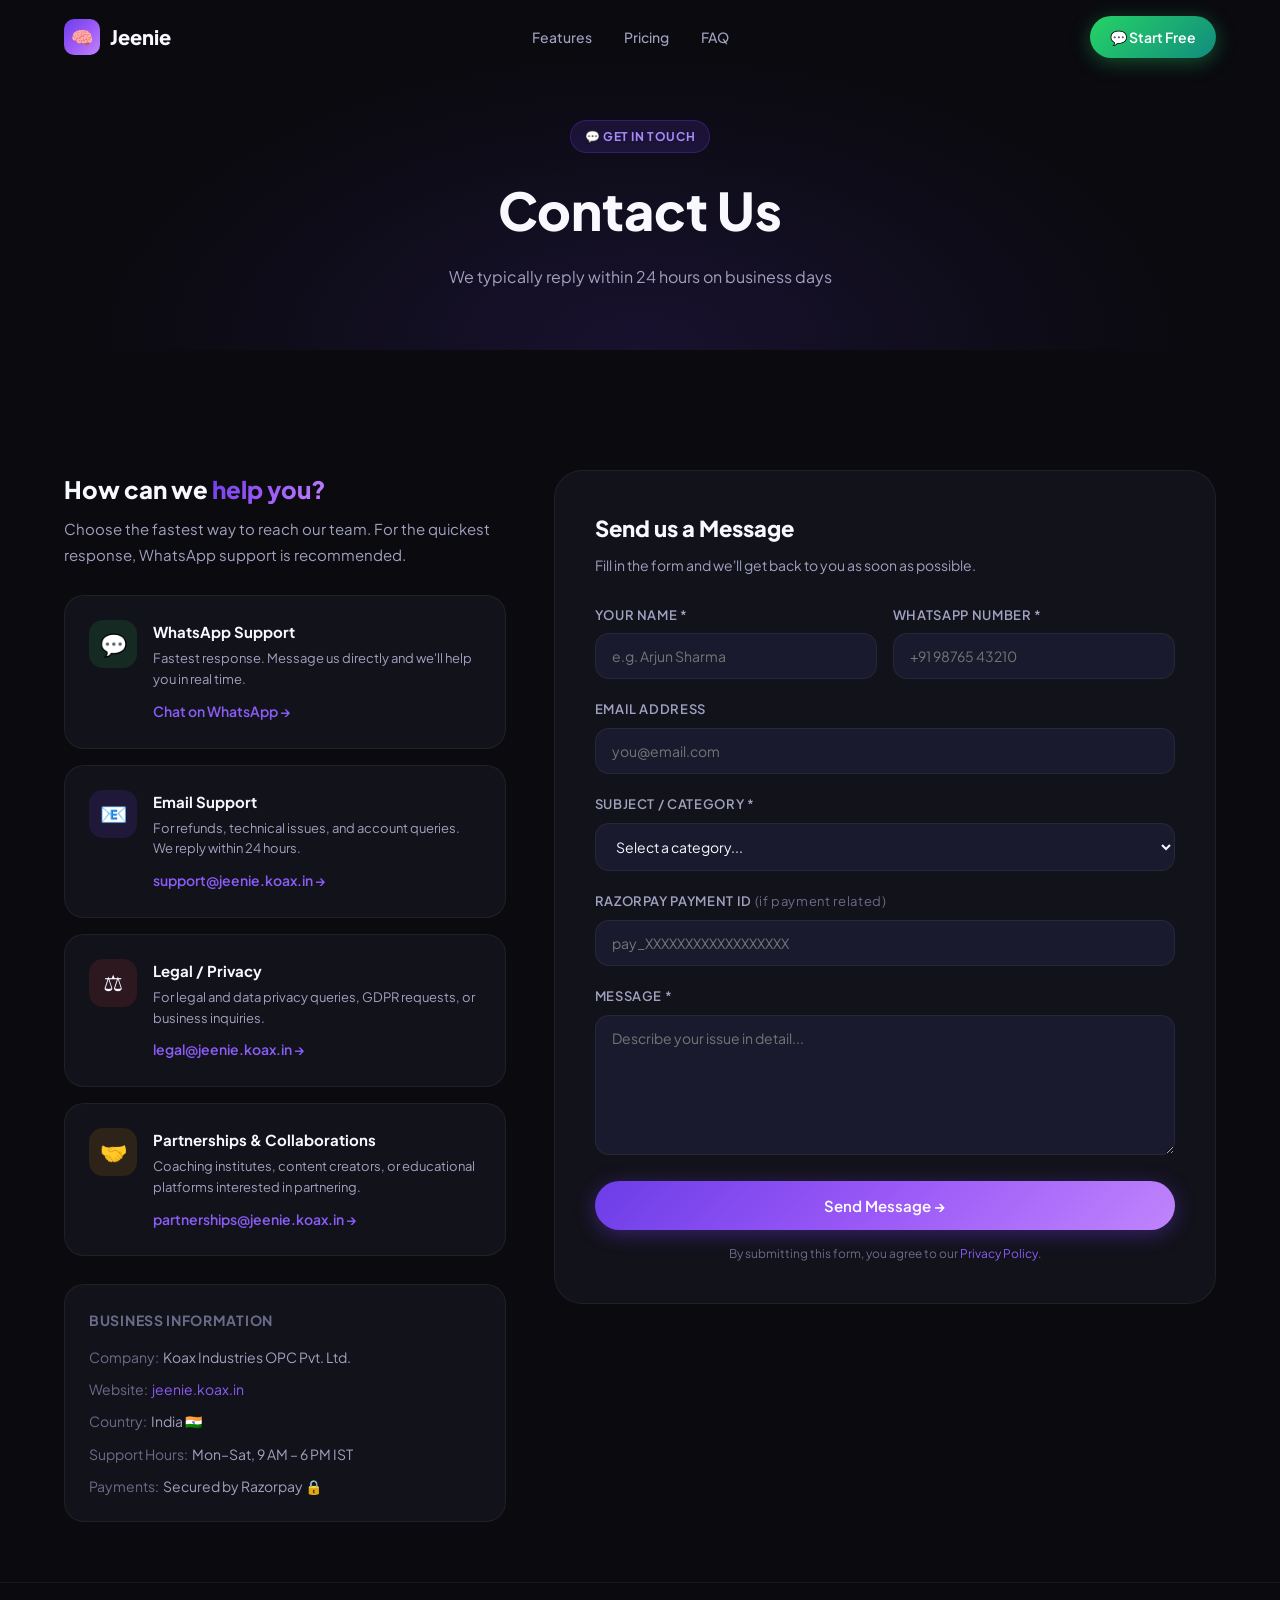
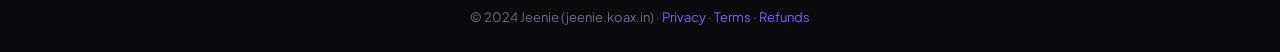
==== commit 3e9c74f0: "update policies" ====
--- a/contact.html
+++ b/contact.html
@@ -287,7 +287,8 @@
                                 Business Information</h4>
                             <div
                                 style="display:flex;flex-direction:column;gap:10px;font-size:14px;color:var(--text-secondary);">
-                                <div><span style="color:var(--text-muted);">Company:</span>&nbsp; Koax Technologies
+                                <div><span style="color:var(--text-muted);">Company:</span>&nbsp; Koax Industries OPC
+                                    Pvt. Ltd.
                                 </div>
                                 <div><span style="color:var(--text-muted);">Website:</span>&nbsp; <a
                                         href="https://jeenie.koax.in"
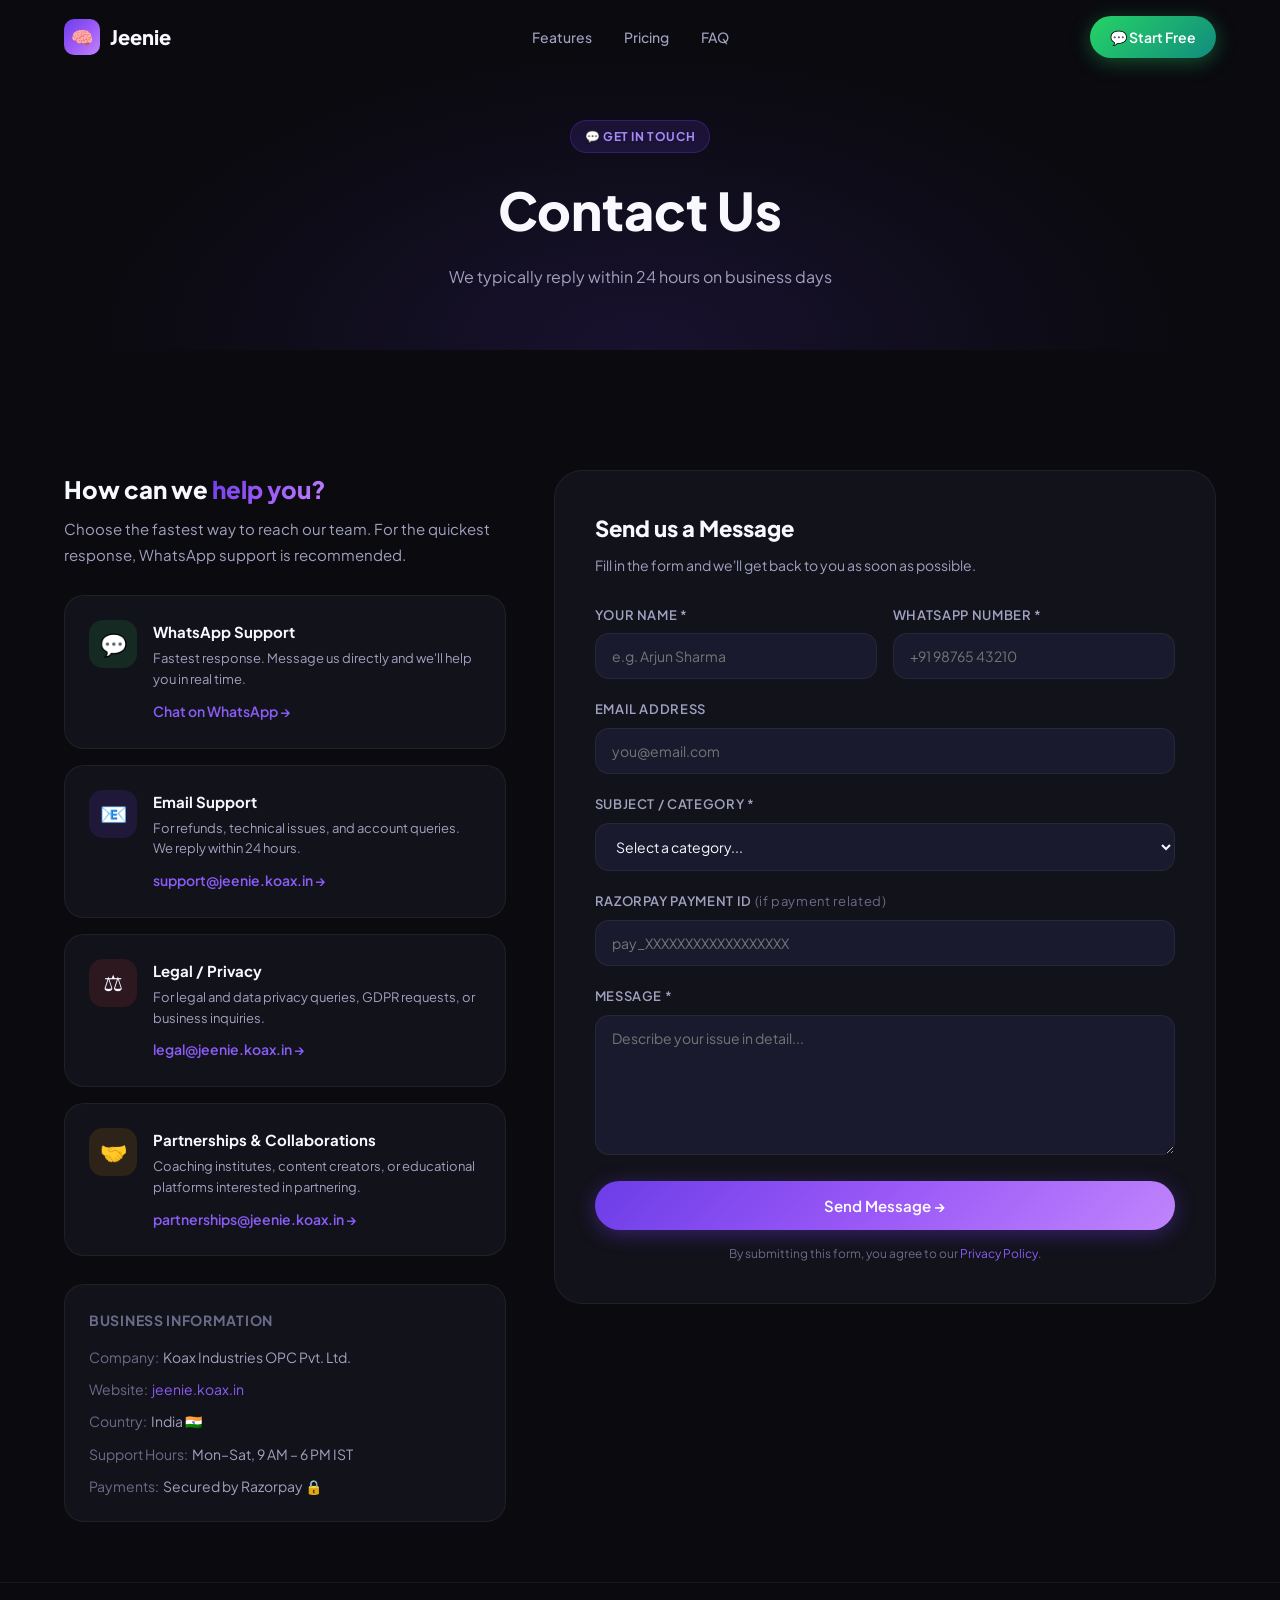
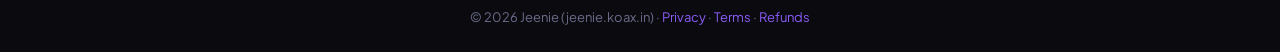
==== commit b47cf80f: "update policies" ====
--- a/contact.html
+++ b/contact.html
@@ -374,7 +374,7 @@
     <!-- Footer -->
     <footer style="border-top:1px solid var(--border);padding:24px 0;text-align:center;">
         <div class="container">
-            <p style="font-size:13px;color:var(--text-muted);">© 2024 Jeenie (jeenie.koax.in) · <a
+            <p style="font-size:13px;color:var(--text-muted);">© 2026 Jeenie (jeenie.koax.in) · <a
                     href="privacy-policy.html" style="color:var(--primary-light);">Privacy</a> · <a
                     href="terms-of-service.html" style="color:var(--primary-light);">Terms</a> · <a
                     href="refund-policy.html" style="color:var(--primary-light);">Refunds</a></p>
